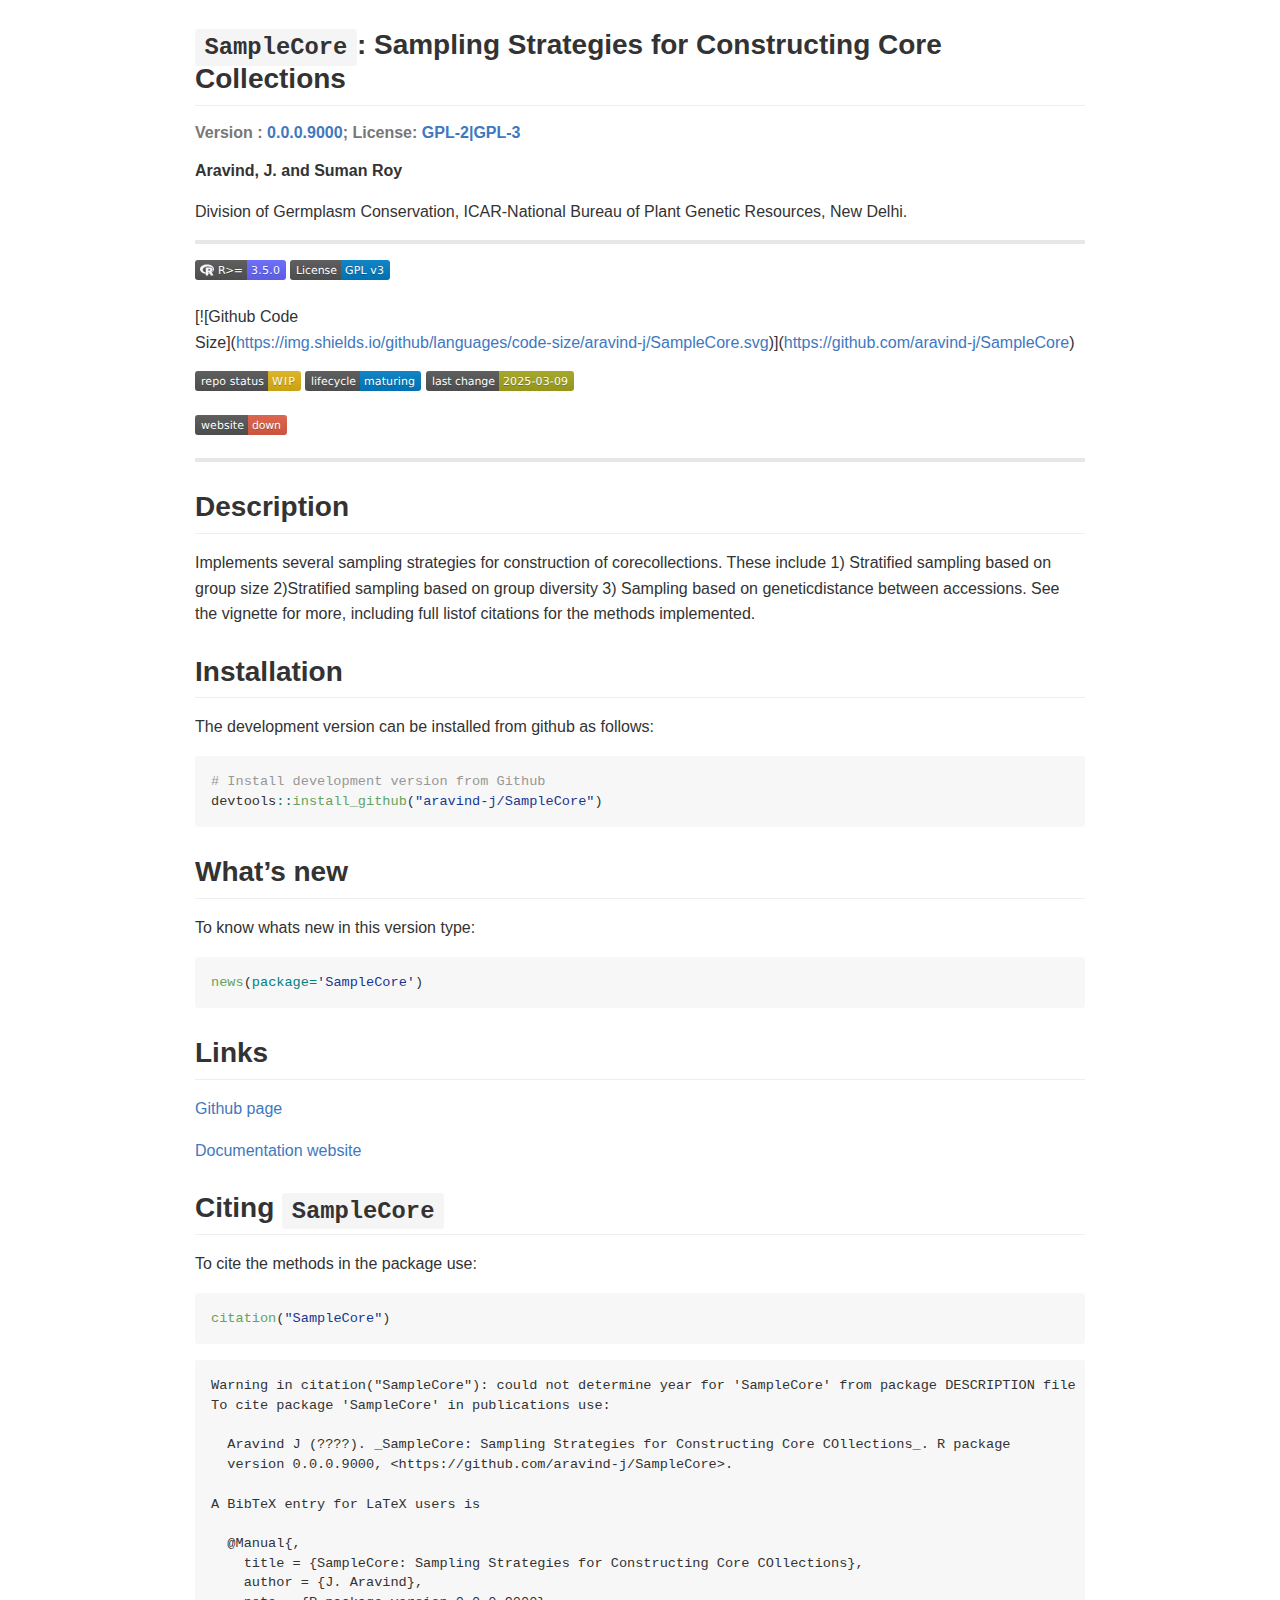
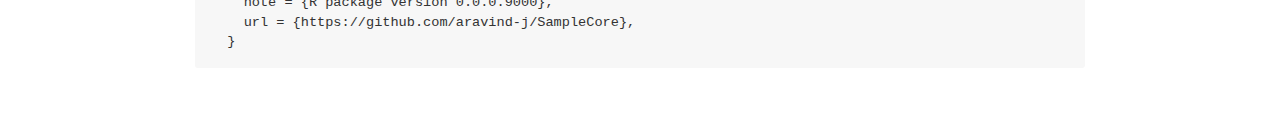
==== README.html @ ee4664d7 "First Commit" ====
<!DOCTYPE html>

<html xmlns="http://www.w3.org/1999/xhtml">

<head>

<meta charset="utf-8">
<meta http-equiv="Content-Type" content="text/html; charset=utf-8" />
<meta name="generator" content="pandoc" />
<meta name="viewport" content="width=device-width, initial-scale=1">

<style type="text/css">
@font-face {
font-family: octicons-link;
src: url([data-uri]) format('woff');
}
body {
-webkit-text-size-adjust: 100%;
text-size-adjust: 100%;
color: #333;
font-family: "Helvetica Neue", Helvetica, "Segoe UI", Arial, freesans, sans-serif, "Apple Color Emoji", "Segoe UI Emoji", "Segoe UI Symbol";
font-size: 16px;
line-height: 1.6;
word-wrap: break-word;
}
a {
background-color: transparent;
}
a:active,
a:hover {
outline: 0;
}
strong {
font-weight: bold;
}
h1 {
font-size: 2em;
margin: 0.67em 0;
}
img {
border: 0;
}
hr {
box-sizing: content-box;
height: 0;
}
pre {
overflow: auto;
}
code,
kbd,
pre {
font-family: monospace, monospace;
font-size: 1em;
}
input {
color: inherit;
font: inherit;
margin: 0;
}
html input[disabled] {
cursor: default;
}
input {
line-height: normal;
}
input[type="checkbox"] {
box-sizing: border-box;
padding: 0;
}
table {
border-collapse: collapse;
border-spacing: 0;
}
td,
th {
padding: 0;
}
* {
box-sizing: border-box;
}
input {
font: 13px / 1.4 Helvetica, arial, nimbussansl, liberationsans, freesans, clean, sans-serif, "Apple Color Emoji", "Segoe UI Emoji", "Segoe UI Symbol";
}
a {
color: #4078c0;
text-decoration: none;
}
a:hover,
a:active {
text-decoration: underline;
}
hr {
height: 0;
margin: 15px 0;
overflow: hidden;
background: transparent;
border: 0;
border-bottom: 1px solid #ddd;
}
hr:before {
display: table;
content: "";
}
hr:after {
display: table;
clear: both;
content: "";
}
h1,
h2,
h3,
h4,
h5,
h6 {
margin-top: 15px;
margin-bottom: 15px;
line-height: 1.1;
}
h1 {
font-size: 30px;
}
h2 {
font-size: 21px;
}
h3 {
font-size: 16px;
}
h4 {
font-size: 14px;
}
h5 {
font-size: 12px;
}
h6 {
font-size: 11px;
}
blockquote {
margin: 0;
}
ul,
ol {
padding: 0;
margin-top: 0;
margin-bottom: 0;
}
ol ol,
ul ol {
list-style-type: lower-roman;
}
ul ul ol,
ul ol ol,
ol ul ol,
ol ol ol {
list-style-type: lower-alpha;
}
dd {
margin-left: 0;
}
code {
font-family: Consolas, "Liberation Mono", Menlo, Courier, monospace;
font-size: 12px;
}
pre {
margin-top: 0;
margin-bottom: 0;
font: 12px Consolas, "Liberation Mono", Menlo, Courier, monospace;
}
.select::-ms-expand {
opacity: 0;
}
.octicon {
font: normal normal normal 16px/1 octicons-link;
display: inline-block;
text-decoration: none;
text-rendering: auto;
-webkit-font-smoothing: antialiased;
-moz-osx-font-smoothing: grayscale;
-webkit-user-select: none;
-moz-user-select: none;
-ms-user-select: none;
user-select: none;
}
.octicon-link:before {
content: '\f05c';
}
.markdown-body:before {
display: table;
content: "";
}
.markdown-body:after {
display: table;
clear: both;
content: "";
}
.markdown-body>*:first-child {
margin-top: 0 !important;
}
.markdown-body>*:last-child {
margin-bottom: 0 !important;
}
a:not([href]) {
color: inherit;
text-decoration: none;
}
.anchor {
display: inline-block;
padding-right: 2px;
margin-left: -18px;
}
.anchor:focus {
outline: none;
}
h1,
h2,
h3,
h4,
h5,
h6 {
margin-top: 1em;
margin-bottom: 16px;
font-weight: bold;
line-height: 1.4;
}
h1 .octicon-link,
h2 .octicon-link,
h3 .octicon-link,
h4 .octicon-link,
h5 .octicon-link,
h6 .octicon-link {
color: #000;
vertical-align: middle;
visibility: hidden;
}
h1:hover .anchor,
h2:hover .anchor,
h3:hover .anchor,
h4:hover .anchor,
h5:hover .anchor,
h6:hover .anchor {
text-decoration: none;
}
h1:hover .anchor .octicon-link,
h2:hover .anchor .octicon-link,
h3:hover .anchor .octicon-link,
h4:hover .anchor .octicon-link,
h5:hover .anchor .octicon-link,
h6:hover .anchor .octicon-link {
visibility: visible;
}
h1 {
padding-bottom: 0.3em;
font-size: 2.25em;
line-height: 1.2;
border-bottom: 1px solid #eee;
}
h1 .anchor {
line-height: 1;
}
h2 {
padding-bottom: 0.3em;
font-size: 1.75em;
line-height: 1.225;
border-bottom: 1px solid #eee;
}
h2 .anchor {
line-height: 1;
}
h3 {
font-size: 1.5em;
line-height: 1.43;
}
h3 .anchor {
line-height: 1.2;
}
h4 {
font-size: 1.25em;
}
h4 .anchor {
line-height: 1.2;
}
h5 {
font-size: 1em;
}
h5 .anchor {
line-height: 1.1;
}
h6 {
font-size: 1em;
color: #777;
}
h6 .anchor {
line-height: 1.1;
}
p,
blockquote,
ul,
ol,
dl,
table,
pre {
margin-top: 0;
margin-bottom: 16px;
}
hr {
height: 4px;
padding: 0;
margin: 16px 0;
background-color: #e7e7e7;
border: 0 none;
}
ul,
ol {
padding-left: 2em;
}
ul ul,
ul ol,
ol ol,
ol ul {
margin-top: 0;
margin-bottom: 0;
}
li>p {
margin-top: 16px;
}
dl {
padding: 0;
}
dl dt {
padding: 0;
margin-top: 16px;
font-size: 1em;
font-style: italic;
font-weight: bold;
}
dl dd {
padding: 0 16px;
margin-bottom: 16px;
}
blockquote {
padding: 0 15px;
color: #777;
border-left: 4px solid #ddd;
}
blockquote>:first-child {
margin-top: 0;
}
blockquote>:last-child {
margin-bottom: 0;
}
table {
display: block;
width: 100%;
overflow: auto;
word-break: normal;
word-break: keep-all;
}
table th {
font-weight: bold;
}
table th,
table td {
padding: 6px 13px;
border: 1px solid #ddd;
}
table tr {
background-color: #fff;
border-top: 1px solid #ccc;
}
table tr:nth-child(2n) {
background-color: #f8f8f8;
}
img {
max-width: 100%;
box-sizing: content-box;
background-color: #fff;
}
code {
padding: 0;
padding-top: 0.2em;
padding-bottom: 0.2em;
margin: 0;
font-size: 85%;
background-color: rgba(0,0,0,0.04);
border-radius: 3px;
}
code:before,
code:after {
letter-spacing: -0.2em;
content: "\00a0";
}
pre>code {
padding: 0;
margin: 0;
font-size: 100%;
word-break: normal;
white-space: pre;
background: transparent;
border: 0;
}
.highlight {
margin-bottom: 16px;
}
.highlight pre,
pre {
padding: 16px;
overflow: auto;
font-size: 85%;
line-height: 1.45;
background-color: #f7f7f7;
border-radius: 3px;
}
.highlight pre {
margin-bottom: 0;
word-break: normal;
}
pre {
word-wrap: normal;
}
pre code {
display: inline;
max-width: initial;
padding: 0;
margin: 0;
overflow: initial;
line-height: inherit;
word-wrap: normal;
background-color: transparent;
border: 0;
}
pre code:before,
pre code:after {
content: normal;
}
kbd {
display: inline-block;
padding: 3px 5px;
font-size: 11px;
line-height: 10px;
color: #555;
vertical-align: middle;
background-color: #fcfcfc;
border: solid 1px #ccc;
border-bottom-color: #bbb;
border-radius: 3px;
box-shadow: inset 0 -1px 0 #bbb;
}
.pl-c {
color: #969896;
}
.pl-c1,
.pl-s .pl-v {
color: #0086b3;
}
.pl-e,
.pl-en {
color: #795da3;
}
.pl-s .pl-s1,
.pl-smi {
color: #333;
}
.pl-ent {
color: #63a35c;
}
.pl-k {
color: #a71d5d;
}
.pl-pds,
.pl-s,
.pl-s .pl-pse .pl-s1,
.pl-sr,
.pl-sr .pl-cce,
.pl-sr .pl-sra,
.pl-sr .pl-sre {
color: #183691;
}
.pl-v {
color: #ed6a43;
}
.pl-id {
color: #b52a1d;
}
.pl-ii {
background-color: #b52a1d;
color: #f8f8f8;
}
.pl-sr .pl-cce {
color: #63a35c;
font-weight: bold;
}
.pl-ml {
color: #693a17;
}
.pl-mh,
.pl-mh .pl-en,
.pl-ms {
color: #1d3e81;
font-weight: bold;
}
.pl-mq {
color: #008080;
}
.pl-mi {
color: #333;
font-style: italic;
}
.pl-mb {
color: #333;
font-weight: bold;
}
.pl-md {
background-color: #ffecec;
color: #bd2c00;
}
.pl-mi1 {
background-color: #eaffea;
color: #55a532;
}
.pl-mdr {
color: #795da3;
font-weight: bold;
}
.pl-mo {
color: #1d3e81;
}
kbd {
display: inline-block;
padding: 3px 5px;
font: 11px Consolas, "Liberation Mono", Menlo, Courier, monospace;
line-height: 10px;
color: #555;
vertical-align: middle;
background-color: #fcfcfc;
border: solid 1px #ccc;
border-bottom-color: #bbb;
border-radius: 3px;
box-shadow: inset 0 -1px 0 #bbb;
}
.task-list-item {
list-style-type: none;
}
.task-list-item+.task-list-item {
margin-top: 3px;
}
.task-list-item input {
margin: 0 0.35em 0.25em -1.6em;
vertical-align: middle;
}
:checked+.radio-label {
z-index: 1;
position: relative;
border-color: #4078c0;
}
.sourceLine {
display: inline-block;
}
code .kw { color: #000000; }
code .dt { color: #ed6a43; }
code .dv { color: #009999; }
code .bn { color: #009999; }
code .fl { color: #009999; }
code .ch { color: #009999; }
code .st { color: #183691; }
code .co { color: #969896; }
code .ot { color: #0086b3; }
code .al { color: #a61717; }
code .fu { color: #63a35c; }
code .er { color: #a61717; background-color: #e3d2d2; }
code .wa { color: #000000; }
code .cn { color: #008080; }
code .sc { color: #008080; }
code .vs { color: #183691; }
code .ss { color: #183691; }
code .im { color: #000000; }
code .va {color: #008080; }
code .cf { color: #000000; }
code .op { color: #000000; }
code .bu { color: #000000; }
code .ex { color: #000000; }
code .pp { color: #999999; }
code .at { color: #008080; }
code .do { color: #969896; }
code .an { color: #008080; }
code .cv { color: #008080; }
code .in { color: #008080; }
</style>
<style>
body {
box-sizing: border-box;
min-width: 200px;
max-width: 980px;
margin: 0 auto;
padding: 45px;
padding-top: 0px;
}
</style>


</head>

<body>

<!-- 
<img src="https://raw.githubusercontent.com/aravind-j/SampleCore/master/inst/extdata/SampleCore.png" width="20%" />
-->

<h2 id="samplecore-sampling-strategies-for-constructing-core-collections"><code>SampleCore</code>:
Sampling Strategies for Constructing Core Collections</h2>
<!-- <img src="https://raw.githubusercontent.com/aravind-j/SampleCore/master/inst/extdata/SampleCore.png" align="right" alt="logo" width="173" height = "200" style = "border: none; float: right;">
-->

<h6 id="version--0009000-license-gpl-2gpl-3">Version : <a href="https://aravind-j.github.io/SampleCore/">0.0.0.9000</a>; License:
<a href="https://www.r-project.org/Licenses/">GPL-2|GPL-3</a></h6>
<h5 id="aravind-j-and-suman-roy">Aravind, J. and Suman Roy</h5>
<p>Division of Germplasm Conservation, ICAR-National Bureau of Plant
Genetic Resources, New Delhi.</p>
<hr />
<p><a href="https://cran.r-project.org/"><img role="img" aria-label="minimal R version" src="[data-uri]" alt="minimal R version" /></a> <a href="https://www.gnu.org/licenses/gpl-3.0"><img role="img" aria-label="License: GPL v3" src="[data-uri]" alt="License: GPL v3" /></a></p>
<!-- [![CRAN_Status_Badge](https://www.r-pkg.org/badges/version-last-release/SampleCore)](https://cran.r-project.org/package=SampleCore)
[![Dependencies](https://tinyverse.netlify.app/status/SampleCore)](https://cran.r-project.org/package=SampleCore) -->

<!-- [![rstudio mirror downloads](https://cranlogs.r-pkg.org/badges/grand-total/SampleCore?color=green)](https://CRAN.R-project.org/package=SampleCore) -->

<!-- 
[![develVersion](https://img.shields.io/badge/devel%20version-0.0.0.9000-orange.svg)](https://github.com/aravind-j/SampleCore)
--> [![Github Code

<p>Size](<a href="https://img.shields.io/github/languages/code-size/aravind-j/SampleCore.svg">https://img.shields.io/github/languages/code-size/aravind-j/SampleCore.svg</a>)](<a href="https://github.com/aravind-j/SampleCore">https://github.com/aravind-j/SampleCore</a>)</p>
<!-- [![R-CMD-check](https://github.com/aravind-j/SampleCore/workflows/R-CMD-check/badge.svg)](https://github.com/aravind-j/SampleCore/actions) -->

<p><a href="https://www.repostatus.org/#wip"><svg id="svg_a056ad2c8a8eeefa3116" role="img" aria-label="Project Status: WIP" alt="Project Status: WIP" width="106" height="20" viewBox="0 0 106 20"><title>repo status: WIP</title><linearGradient id="svg_a056ad2c8a8eeefa3116_s" x2="0" y2="100%"><stop offset="0" stop-color="#bbb" stop-opacity=".1"></stop><stop offset="1" stop-opacity=".1"></stop></linearGradient><clipPath id="svg_a056ad2c8a8eeefa3116_r"><rect width="106" height="20" rx="3" fill="#fff" /></clipPath><g clip-path="url(#svg_a056ad2c8a8eeefa3116_r)"><rect width="73" height="20" fill="#555" /><rect x="73" width="33" height="20" fill="#dfb317" /><rect width="106" height="20" fill="url(#svg_a056ad2c8a8eeefa3116_s)" /></g><g fill="#fff" text-anchor="middle" font-family="Verdana,Geneva,DejaVu Sans,sans-serif" text-rendering="geometricPrecision" font-size="110"><text aria-hidden="true" x="375" y="150" fill="#010101" fill-opacity=".3" transform="scale(.1)" textLength="630">repo status</text><text x="375" y="140" transform="scale(.1)" fill="#fff" textLength="630">repo status</text><text aria-hidden="true" x="885" y="150" fill="#010101" fill-opacity=".3" transform="scale(.1)" textLength="230">WIP</text><text x="885" y="140" transform="scale(.1)" fill="#fff" textLength="230">WIP</text></g></svg></a> <a href="https://lifecycle.r-lib.org/articles/stages.html#maturing"><svg id="svg_d77bf9f3425ba3fd1af7" role="img" aria-label="lifecycle" alt="lifecycle" width="116" height="20" viewBox="0 0 116 20">
    <title>lifecycle: maturing</title>
    <linearGradient id="svg_d77bf9f3425ba3fd1af7_s" x2="0" y2="100%">
        <stop offset="0" stop-color="#bbb" stop-opacity=".1"></stop>
        <stop offset="1" stop-opacity=".1"></stop>
    </linearGradient>
    <clipPath id="svg_d77bf9f3425ba3fd1af7_r">
        <rect width="116" height="20" rx="3" fill="#fff" />
    </clipPath>
    <g clip-path="url(#svg_d77bf9f3425ba3fd1af7_r)">
        <rect width="55" height="20" fill="#555" />
        <rect x="55" width="61" height="20" fill="#007ec6" />
        <rect width="116" height="20" fill="url(#svg_d77bf9f3425ba3fd1af7_s)" />
    </g>
    <g fill="#fff" text-anchor="middle" font-family="Verdana,Geneva,DejaVu Sans,sans-serif" text-rendering="geometricPrecision" font-size="110">
        <text aria-hidden="true" x="285" y="150" fill="#010101" fill-opacity=".3" transform="scale(.1)" textLength="450">lifecycle</text>
        <text x="285" y="140" transform="scale(.1)" fill="#fff" textLength="450">lifecycle</text>
        <text aria-hidden="true" x="845" y="150" fill="#010101" fill-opacity=".3" transform="scale(.1)" textLength="510">maturing</text>
        <text x="845" y="140" transform="scale(.1)" fill="#fff" textLength="510">maturing</text>
    </g>
</svg></a> <a href="https://github.com/aravind-j/SampleCore/"><img role="img" aria-label="Last-changedate" src="[data-uri]" alt="Last-changedate" /></a></p>
<!-- [![Zenodo DOI](https://zenodo.org/badge/DOI/10.5281/zenodo.zenodo.14889174.svg)](https://doi.org/10.5281/zenodo.14889174) -->

<p><a href="https://aravind-j.github.io/SampleCore/"><img role="img" aria-label="Website - pkgdown" src="[data-uri]" alt="Website - pkgdown" /></a></p>
<!-- [![.](https://pro-pulsar-193905.appspot.com/G-B9EKQHWBD9/welcome-page)](https://github.com/aravind-j/google-analytics-beacon) -->

<!-- [![GoatCounter](https://SampleCore-gh.goatcounter.com/count?p=/test)](https://SampleCore.goatcounter.com/)  -->

<!-- [![packageversion](https://img.shields.io/badge/Package%20version-0.2.3.3-orange.svg)](https://github.com/aravind-j/SampleCore) -->

<!-- [![GitHub Download Count](https://github-basic-badges.herokuapp.com/downloads/aravind-j/SampleCore/total.svg)] -->

<!-- [![Rdoc](http://www.rdocumentation.org/badges/version/SampleCore)](http://www.rdocumentation.org/packages/SampleCore) -->

<hr />
<h2 id="description">Description</h2>
<!-- Implements several sampling strategies for construction of core collections. These include 1) Stratified sampling based on group size 2) Stratified sampling based on group diversity 3) Sampling based on genetic distance between accessions. See the vignette for more, including full list of citations for the methods implemented. -->

<p>Implements several sampling strategies for construction of
corecollections. These include 1) Stratified sampling based on group
size 2)Stratified sampling based on group diversity 3) Sampling based on
geneticdistance between accessions. See the vignette for more, including
full listof citations for the methods implemented.</p>
<h2 id="installation">Installation</h2>
<!-- 
The package can be installed from CRAN as follows: 
&#10;
-->

<p>The development version can be installed from github as follows:</p>
<div class="sourceCode" id="cb1"><pre class="sourceCode r"><code class="sourceCode r"><span id="cb1-1"><a href="#cb1-1" tabindex="-1"></a><span class="co"># Install development version from Github</span></span>
<span id="cb1-2"><a href="#cb1-2" tabindex="-1"></a>devtools<span class="sc">::</span><span class="fu">install_github</span>(<span class="st">&quot;aravind-j/SampleCore&quot;</span>)</span></code></pre></div>
<!-- ## Detailed tutorial
For a detailed tutorial (vignette) on how to used this package type:
&#10;
``` r
browseVignettes(package = 'SampleCore')
```
The vignette for the latest version is also available [online](https://aravind-j.github.io/SampleCore/articles.html).-->

<h2 id="whats-new">What’s new</h2>
<p>To know whats new in this version type:</p>
<div class="sourceCode" id="cb2"><pre class="sourceCode r"><code class="sourceCode r"><span id="cb2-1"><a href="#cb2-1" tabindex="-1"></a><span class="fu">news</span>(<span class="at">package=</span><span class="st">&#39;SampleCore&#39;</span>)</span></code></pre></div>
<h2 id="links">Links</h2>
<!--[CRAN page](https://cran.r-project.org/package=SampleCore) -->

<p><a href="https://github.com/aravind-j/SampleCore">Github page</a></p>
<p><a href="https://aravind-j.github.io/SampleCore/">Documentation
website</a></p>
<!--[Zenodo DOI](https://doi.org/10.5281/zenodo.14889174) -->

<!--
## CRAN checks
&#10;
&#10;
&#10; [![Linux](https://img.shields.io/badge/Linux-FCC624?style=for-the-badge&logo=linux&logoColor=black)](https://cran.r-project.org/web/checks/check_results_SampleCore.html) 
&#10;
[base64]
| Flavour                           | CRAN check                                                                                                                                                                                                     |
+===================================+================================================================================================================================================================================================================+
| r-devel-linux-x86_64-debian-clang | [![CRAN check -                                                                                                                                                                                                |
|                                   | r-devel-linux-x86_64-debian-clang](https://badges.cranchecks.info/flavor/r-devel-linux-x86_64-debian-clang/SampleCore.svg)](https://cran.r-project.org/web/checks/check_results_j.aravind_at_icar.gov.in.html) |
[base64]
| r-devel-linux-x86_64-debian-gcc   | [![CRAN check -                                                                                                                                                                                                |
|                                   | r-devel-linux-x86_64-debian-gcc](https://badges.cranchecks.info/flavor/r-devel-linux-x86_64-debian-gcc/SampleCore.svg)](https://cran.r-project.org/web/checks/check_results_j.aravind_at_icar.gov.in.html)     |
[base64]
| r-devel-linux-x86_64-fedora-clang | [![CRAN check -                                                                                                                                                                                                |
|                                   | r-devel-linux-x86_64-fedora-clang](https://badges.cranchecks.info/flavor/r-devel-linux-x86_64-fedora-clang/SampleCore.svg)](https://cran.r-project.org/web/checks/check_results_j.aravind_at_icar.gov.in.html) |
[base64]
| r-devel-linux-x86_64-fedora-gcc   | [![CRAN check -                                                                                                                                                                                                |
|                                   | r-devel-linux-x86_64-fedora-gcc](https://badges.cranchecks.info/flavor/r-devel-linux-x86_64-fedora-gcc/SampleCore.svg)](https://cran.r-project.org/web/checks/check_results_j.aravind_at_icar.gov.in.html)     |
[base64]
| r-patched-linux-x86_64            | [![CRAN check -                                                                                                                                                                                                |
|                                   | r-patched-linux-x86_64](https://badges.cranchecks.info/flavor/r-patched-linux-x86_64/SampleCore.svg)](https://cran.r-project.org/web/checks/check_results_j.aravind_at_icar.gov.in.html)                       |
[base64]
| r-release-linux-x86_64            | [![CRAN check -                                                                                                                                                                                                |
|                                   | r-release-linux-x86_64](https://badges.cranchecks.info/flavor/r-release-linux-x86_64/SampleCore.svg)](https://cran.r-project.org/web/checks/check_results_j.aravind_at_icar.gov.in.html)                       |
[base64]
&#10;
 [![Windows](https://img.shields.io/badge/Windows-0078D6?style=for-the-badge&logo=windows&logoColor=white)](https://cran.r-project.org/web/checks/check_results_SampleCore.html) 
&#10;
[base64]
| Flavour                  | CRAN check                                                                                                                                                                                   |
+==========================+==============================================================================================================================================================================================+
| r-devel-windows-x86_64   | [![CRAN check -                                                                                                                                                                              |
|                          | r-devel-windows-x86_64](https://badges.cranchecks.info/flavor/r-devel-windows-x86_64/SampleCore.svg)](https://cran.r-project.org/web/checks/check_results_j.aravind_at_icar.gov.in.html)     |
[base64]
| r-release-windows-x86_64 | [![CRAN check -                                                                                                                                                                              |
|                          | r-release-windows-x86_64](https://badges.cranchecks.info/flavor/r-release-windows-x86_64/SampleCore.svg)](https://cran.r-project.org/web/checks/check_results_j.aravind_at_icar.gov.in.html) |
[base64]
| r-oldrel-windows-x86_64  | [![CRAN check -                                                                                                                                                                              |
|                          | r-oldrel-windows-x86_64](https://badges.cranchecks.info/flavor/r-oldrel-windows-x86_64/SampleCore.svg)](https://cran.r-project.org/web/checks/check_results_j.aravind_at_icar.gov.in.html)   |
[base64]
&#10;
 [![MacOS](https://img.shields.io/badge/mac%20os-000000?style=for-the-badge&logo=apple&logoColor=white)](https://cran.r-project.org/web/checks/check_results_SampleCore.html) 
&#10;
[base64]
| Flavour                | CRAN check                                                                                                                                                                               |
+========================+==========================================================================================================================================================================================+
| r-release-macos-x86_64 | [![CRAN check -                                                                                                                                                                          |
|                        | r-release-macos-x86_64](https://badges.cranchecks.info/flavor/r-release-macos-x86_64/SampleCore.svg)](https://cran.r-project.org/web/checks/check_results_j.aravind_at_icar.gov.in.html) |
[base64]
| r-oldrel-macos-x86_64  | [![CRAN check -                                                                                                                                                                          |
|                        | r-oldrel-macos-x86_64](https://badges.cranchecks.info/flavor/r-oldrel-macos-x86_64/SampleCore.svg)](https://cran.r-project.org/web/checks/check_results_j.aravind_at_icar.gov.in.html)   |
[base64]
-->

<h2 id="citing-samplecore">Citing <code>SampleCore</code></h2>
<p>To cite the methods in the package use:</p>
<div class="sourceCode" id="cb3"><pre class="sourceCode r"><code class="sourceCode r"><span id="cb3-1"><a href="#cb3-1" tabindex="-1"></a><span class="fu">citation</span>(<span class="st">&quot;SampleCore&quot;</span>)</span></code></pre></div>
<pre><code>Warning in citation(&quot;SampleCore&quot;): could not determine year for &#39;SampleCore&#39; from package DESCRIPTION file
To cite package &#39;SampleCore&#39; in publications use:

  Aravind J (????). _SampleCore: Sampling Strategies for Constructing Core COllections_. R package
  version 0.0.0.9000, &lt;https://github.com/aravind-j/SampleCore&gt;.

A BibTeX entry for LaTeX users is

  @Manual{,
    title = {SampleCore: Sampling Strategies for Constructing Core COllections},
    author = {J. Aravind},
    note = {R package version 0.0.0.9000},
    url = {https://github.com/aravind-j/SampleCore},
  }</code></pre>

</body>
</html>
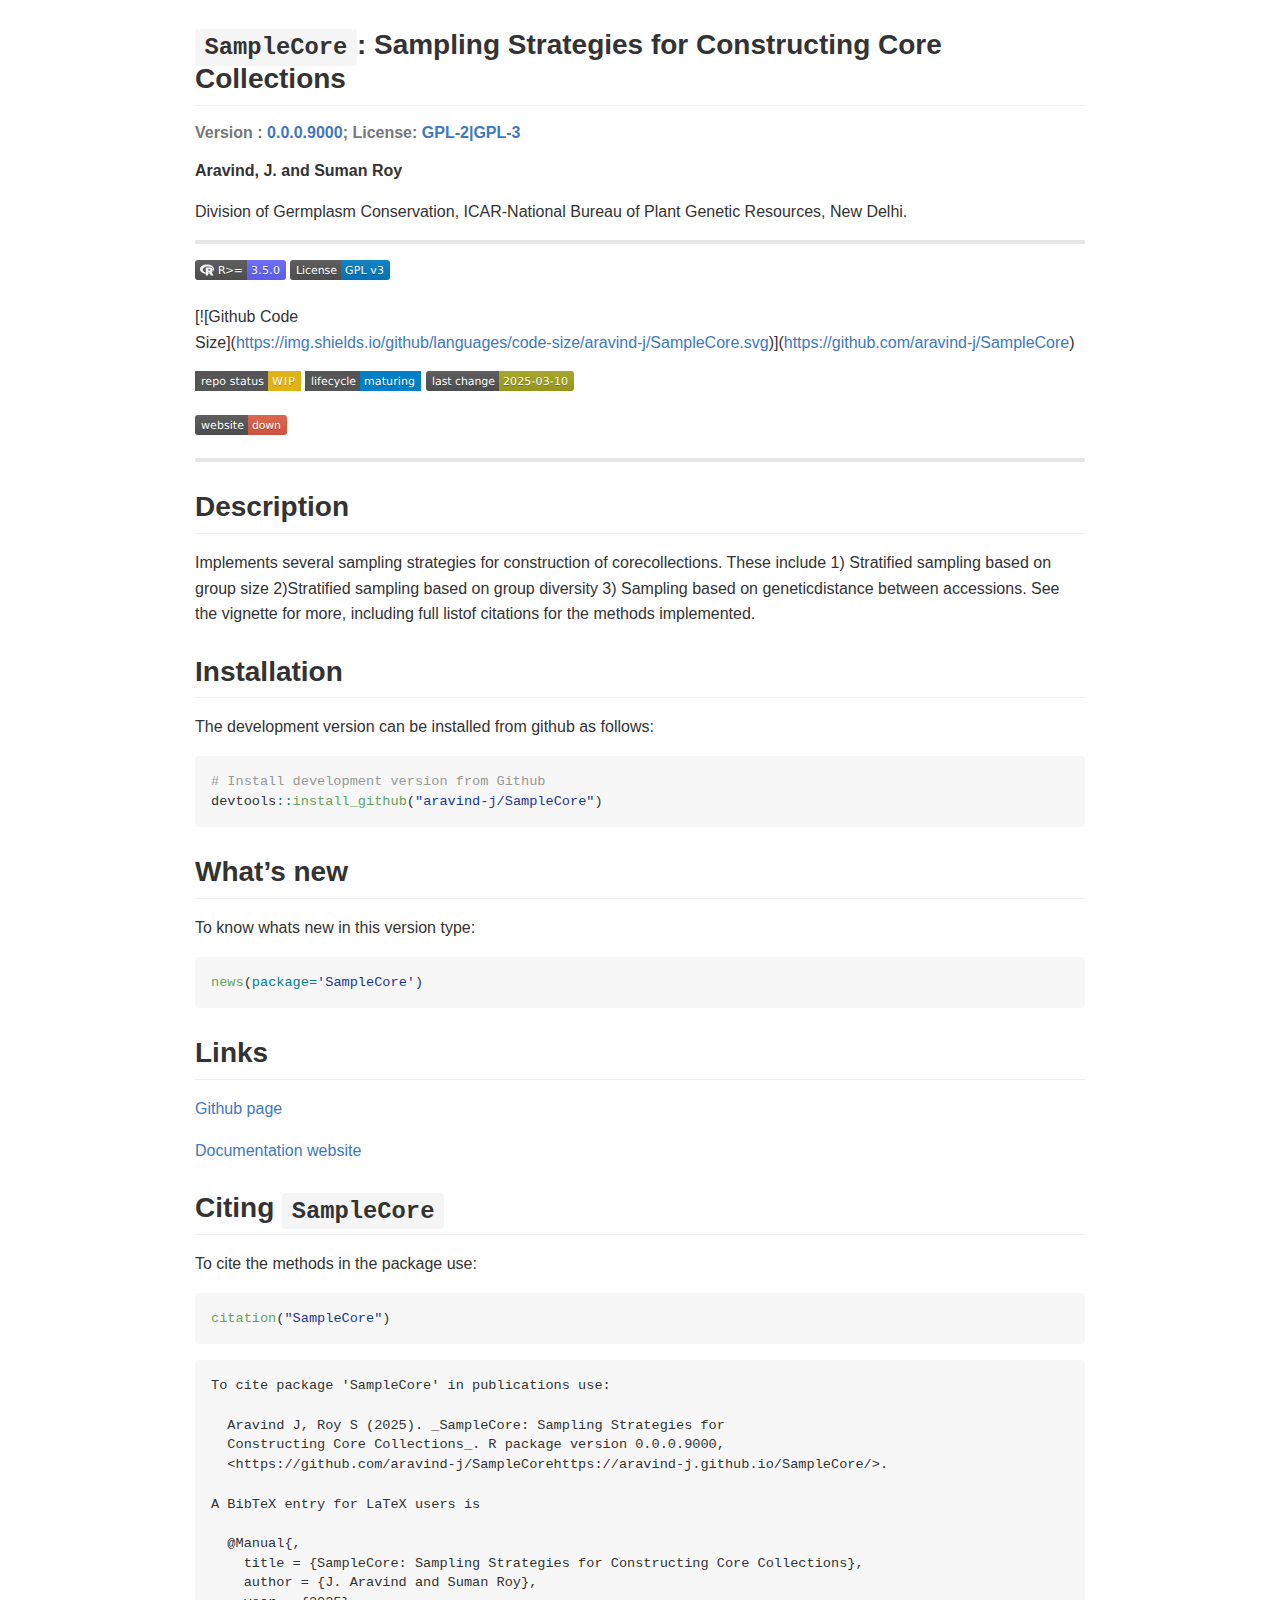
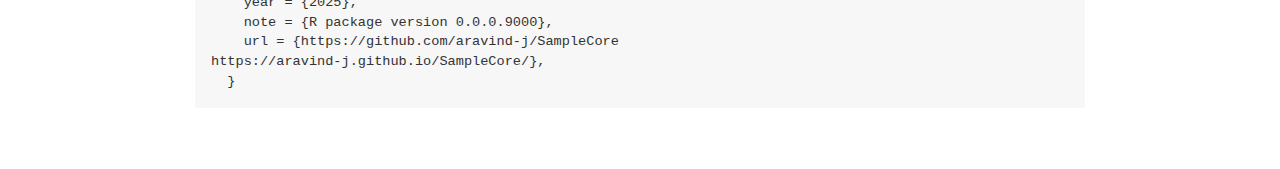
==== commit 90bd0a8b: "Re-build README.md" ====
--- a/README.html
+++ b/README.html
@@ -616,7 +616,7 @@
 <p>Division of Germplasm Conservation, ICAR-National Bureau of Plant
 Genetic Resources, New Delhi.</p>
 <hr />
-<p><a href="https://cran.r-project.org/"><img role="img" aria-label="minimal R version" src="[data-uri]" alt="minimal R version" /></a> <a href="https://www.gnu.org/licenses/gpl-3.0"><img role="img" aria-label="License: GPL v3" src="[data-uri]" alt="License: GPL v3" /></a></p>
+<p><a href="https://cran.r-project.org/"><img src="[data-uri]" alt="minimal R version" /></a> <a href="https://www.gnu.org/licenses/gpl-3.0"><img src="[data-uri]" alt="License: GPL v3" /></a></p>
 <!-- [![CRAN_Status_Badge](https://www.r-pkg.org/badges/version-last-release/SampleCore)](https://cran.r-project.org/package=SampleCore)
 [![Dependencies](https://tinyverse.netlify.app/status/SampleCore)](https://cran.r-project.org/package=SampleCore) -->
 
@@ -629,7 +629,7 @@
 <p>Size](<a href="https://img.shields.io/github/languages/code-size/aravind-j/SampleCore.svg">https://img.shields.io/github/languages/code-size/aravind-j/SampleCore.svg</a>)](<a href="https://github.com/aravind-j/SampleCore">https://github.com/aravind-j/SampleCore</a>)</p>
 <!-- [![R-CMD-check](https://github.com/aravind-j/SampleCore/workflows/R-CMD-check/badge.svg)](https://github.com/aravind-j/SampleCore/actions) -->
 
-<p><a href="https://www.repostatus.org/#wip"><svg id="svg_a056ad2c8a8eeefa3116" role="img" aria-label="Project Status: WIP" alt="Project Status: WIP" width="106" height="20" viewBox="0 0 106 20"><title>repo status: WIP</title><linearGradient id="svg_a056ad2c8a8eeefa3116_s" x2="0" y2="100%"><stop offset="0" stop-color="#bbb" stop-opacity=".1"></stop><stop offset="1" stop-opacity=".1"></stop></linearGradient><clipPath id="svg_a056ad2c8a8eeefa3116_r"><rect width="106" height="20" rx="3" fill="#fff" /></clipPath><g clip-path="url(#svg_a056ad2c8a8eeefa3116_r)"><rect width="73" height="20" fill="#555" /><rect x="73" width="33" height="20" fill="#dfb317" /><rect width="106" height="20" fill="url(#svg_a056ad2c8a8eeefa3116_s)" /></g><g fill="#fff" text-anchor="middle" font-family="Verdana,Geneva,DejaVu Sans,sans-serif" text-rendering="geometricPrecision" font-size="110"><text aria-hidden="true" x="375" y="150" fill="#010101" fill-opacity=".3" transform="scale(.1)" textLength="630">repo status</text><text x="375" y="140" transform="scale(.1)" fill="#fff" textLength="630">repo status</text><text aria-hidden="true" x="885" y="150" fill="#010101" fill-opacity=".3" transform="scale(.1)" textLength="230">WIP</text><text x="885" y="140" transform="scale(.1)" fill="#fff" textLength="230">WIP</text></g></svg></a> <a href="https://lifecycle.r-lib.org/articles/stages.html#maturing"><svg id="svg_d77bf9f3425ba3fd1af7" role="img" aria-label="lifecycle" alt="lifecycle" width="116" height="20" viewBox="0 0 116 20">
+<p><a href="https://www.repostatus.org/#wip"><svg id="svg_a056ad2c8a8eeefa3116" alt="Project Status: WIP" width="106" height="20" role="img" aria-label="repo status: WIP" viewBox="0 0 106 20"><title>repo status: WIP</title><linearGradient id="svg_a056ad2c8a8eeefa3116_s" x2="0" y2="100%"><stop offset="0" stop-color="#bbb" stop-opacity=".1"></stop><stop offset="1" stop-opacity=".1"></stop></linearGradient><clipPath id="svg_a056ad2c8a8eeefa3116_r"><rect width="106" height="20" rx="3" fill="#fff" /></clipPath><g clip-path="url(#r)"><rect width="73" height="20" fill="#555" /><rect x="73" width="33" height="20" fill="#dfb317" /><rect width="106" height="20" fill="url(#s)" /></g><g fill="#fff" text-anchor="middle" font-family="Verdana,Geneva,DejaVu Sans,sans-serif" text-rendering="geometricPrecision" font-size="110"><text aria-hidden="true" x="375" y="150" fill="#010101" fill-opacity=".3" transform="scale(.1)" textLength="630">repo status</text><text x="375" y="140" transform="scale(.1)" fill="#fff" textLength="630">repo status</text><text aria-hidden="true" x="885" y="150" fill="#010101" fill-opacity=".3" transform="scale(.1)" textLength="230">WIP</text><text x="885" y="140" transform="scale(.1)" fill="#fff" textLength="230">WIP</text></g></svg></a> <a href="https://lifecycle.r-lib.org/articles/stages.html#maturing"><svg id="svg_d77bf9f3425ba3fd1af7" alt="lifecycle" width="116" height="20" role="img" aria-label="lifecycle: maturing" viewBox="0 0 116 20">
     <title>lifecycle: maturing</title>
     <linearGradient id="svg_d77bf9f3425ba3fd1af7_s" x2="0" y2="100%">
         <stop offset="0" stop-color="#bbb" stop-opacity=".1"></stop>
@@ -638,10 +638,10 @@
     <clipPath id="svg_d77bf9f3425ba3fd1af7_r">
         <rect width="116" height="20" rx="3" fill="#fff" />
     </clipPath>
-    <g clip-path="url(#svg_d77bf9f3425ba3fd1af7_r)">
+    <g clip-path="url(#r)">
         <rect width="55" height="20" fill="#555" />
         <rect x="55" width="61" height="20" fill="#007ec6" />
-        <rect width="116" height="20" fill="url(#svg_d77bf9f3425ba3fd1af7_s)" />
+        <rect width="116" height="20" fill="url(#s)" />
     </g>
     <g fill="#fff" text-anchor="middle" font-family="Verdana,Geneva,DejaVu Sans,sans-serif" text-rendering="geometricPrecision" font-size="110">
         <text aria-hidden="true" x="285" y="150" fill="#010101" fill-opacity=".3" transform="scale(.1)" textLength="450">lifecycle</text>
@@ -649,10 +649,10 @@
         <text aria-hidden="true" x="845" y="150" fill="#010101" fill-opacity=".3" transform="scale(.1)" textLength="510">maturing</text>
         <text x="845" y="140" transform="scale(.1)" fill="#fff" textLength="510">maturing</text>
     </g>
-</svg></a> <a href="https://github.com/aravind-j/SampleCore/"><img role="img" aria-label="Last-changedate" src="[data-uri]" alt="Last-changedate" /></a></p>
+</svg></a> <a href="https://github.com/aravind-j/SampleCore/"><img src="[data-uri]" alt="Last-changedate" /></a></p>
 <!-- [![Zenodo DOI](https://zenodo.org/badge/DOI/10.5281/zenodo.zenodo.14889174.svg)](https://doi.org/10.5281/zenodo.14889174) -->
 
-<p><a href="https://aravind-j.github.io/SampleCore/"><img role="img" aria-label="Website - pkgdown" src="[data-uri]" alt="Website - pkgdown" /></a></p>
+<p><a href="https://aravind-j.github.io/SampleCore/"><img src="[data-uri]" alt="Website - pkgdown" /></a></p>
 <!-- [![.](https://pro-pulsar-193905.appspot.com/G-B9EKQHWBD9/welcome-page)](https://github.com/aravind-j/google-analytics-beacon) -->
 
 <!-- [![GoatCounter](https://SampleCore-gh.goatcounter.com/count?p=/test)](https://SampleCore.goatcounter.com/)  -->
@@ -759,19 +759,21 @@
 <h2 id="citing-samplecore">Citing <code>SampleCore</code></h2>
 <p>To cite the methods in the package use:</p>
 <div class="sourceCode" id="cb3"><pre class="sourceCode r"><code class="sourceCode r"><span id="cb3-1"><a href="#cb3-1" tabindex="-1"></a><span class="fu">citation</span>(<span class="st">&quot;SampleCore&quot;</span>)</span></code></pre></div>
-<pre><code>Warning in citation(&quot;SampleCore&quot;): could not determine year for &#39;SampleCore&#39; from package DESCRIPTION file
-To cite package &#39;SampleCore&#39; in publications use:
-
-  Aravind J (????). _SampleCore: Sampling Strategies for Constructing Core COllections_. R package
-  version 0.0.0.9000, &lt;https://github.com/aravind-j/SampleCore&gt;.
+<pre><code>To cite package &#39;SampleCore&#39; in publications use:
+
+  Aravind J, Roy S (2025). _SampleCore: Sampling Strategies for
+  Constructing Core Collections_. R package version 0.0.0.9000,
+  &lt;https://github.com/aravind-j/SampleCorehttps://aravind-j.github.io/SampleCore/&gt;.
 
 A BibTeX entry for LaTeX users is
 
   @Manual{,
-    title = {SampleCore: Sampling Strategies for Constructing Core COllections},
-    author = {J. Aravind},
+    title = {SampleCore: Sampling Strategies for Constructing Core Collections},
+    author = {J. Aravind and Suman Roy},
+    year = {2025},
     note = {R package version 0.0.0.9000},
-    url = {https://github.com/aravind-j/SampleCore},
+    url = {https://github.com/aravind-j/SampleCore
+https://aravind-j.github.io/SampleCore/},
   }</code></pre>
 
 </body>
